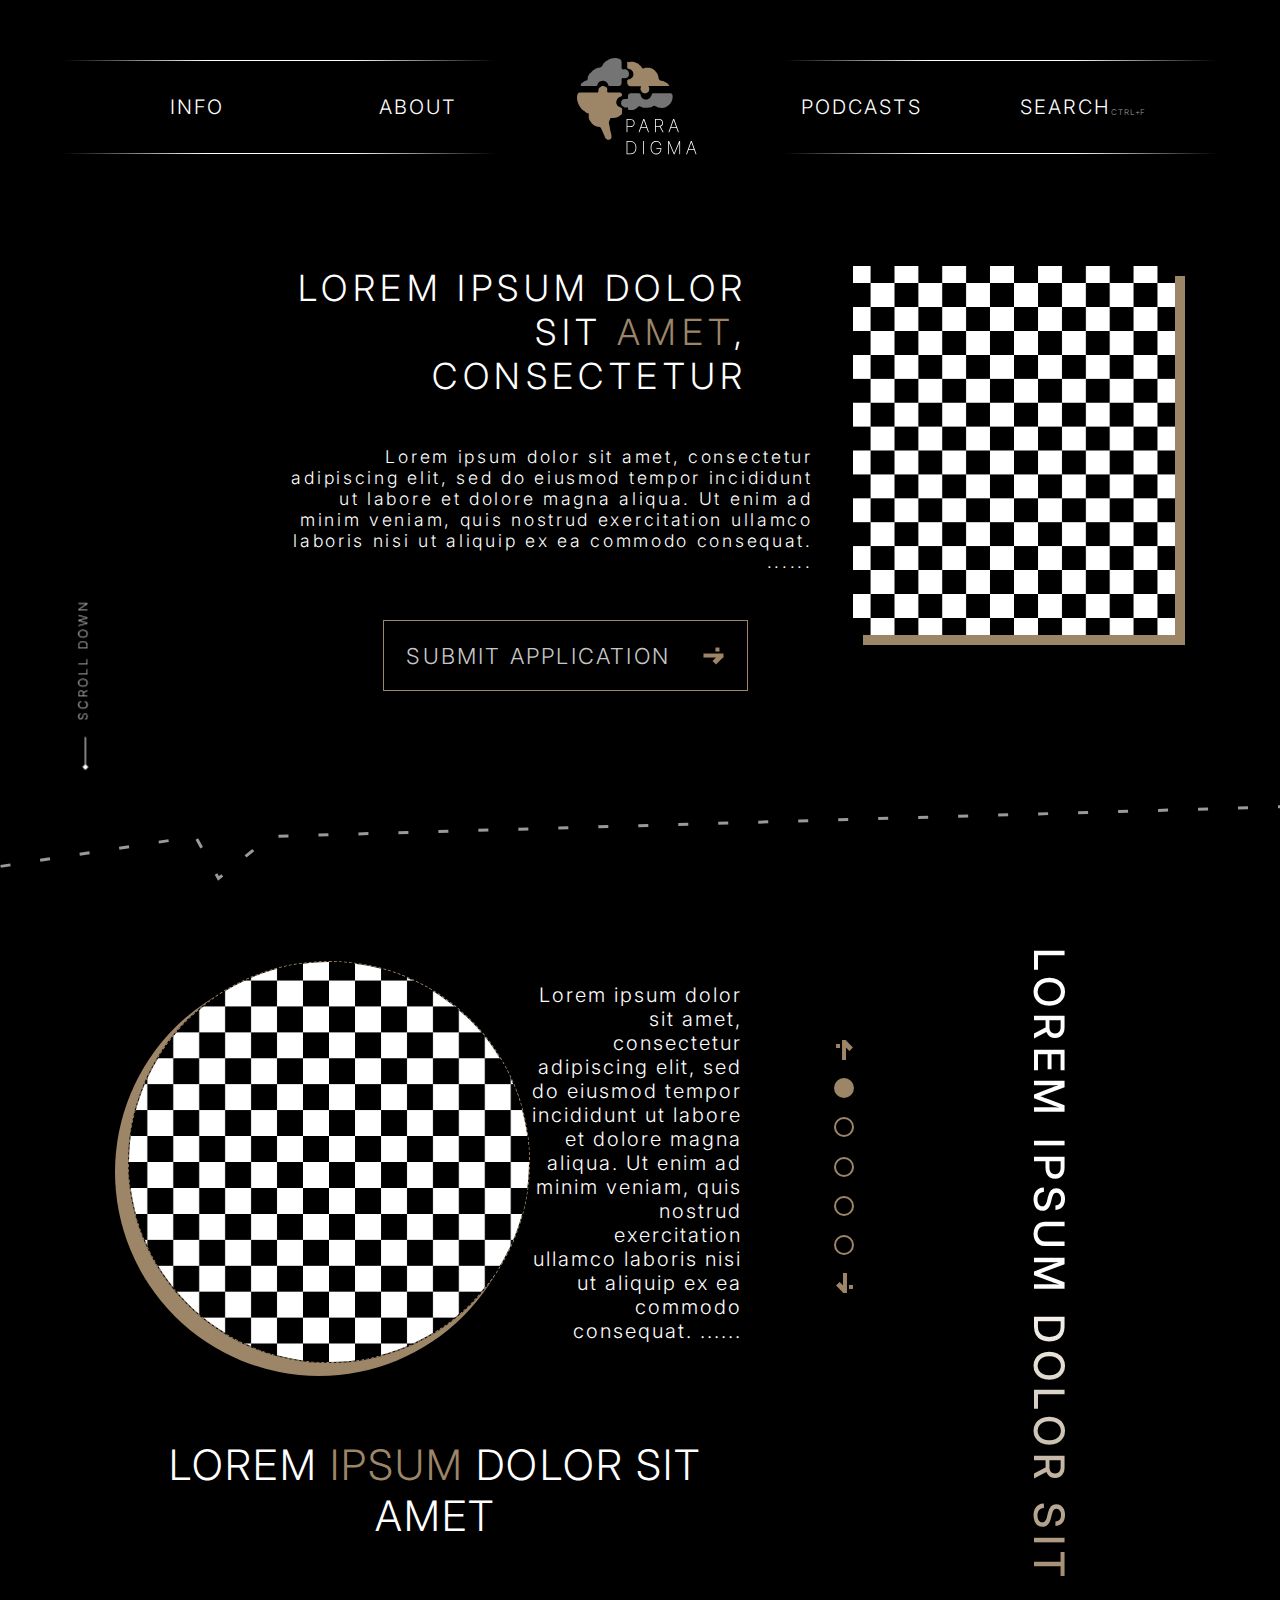
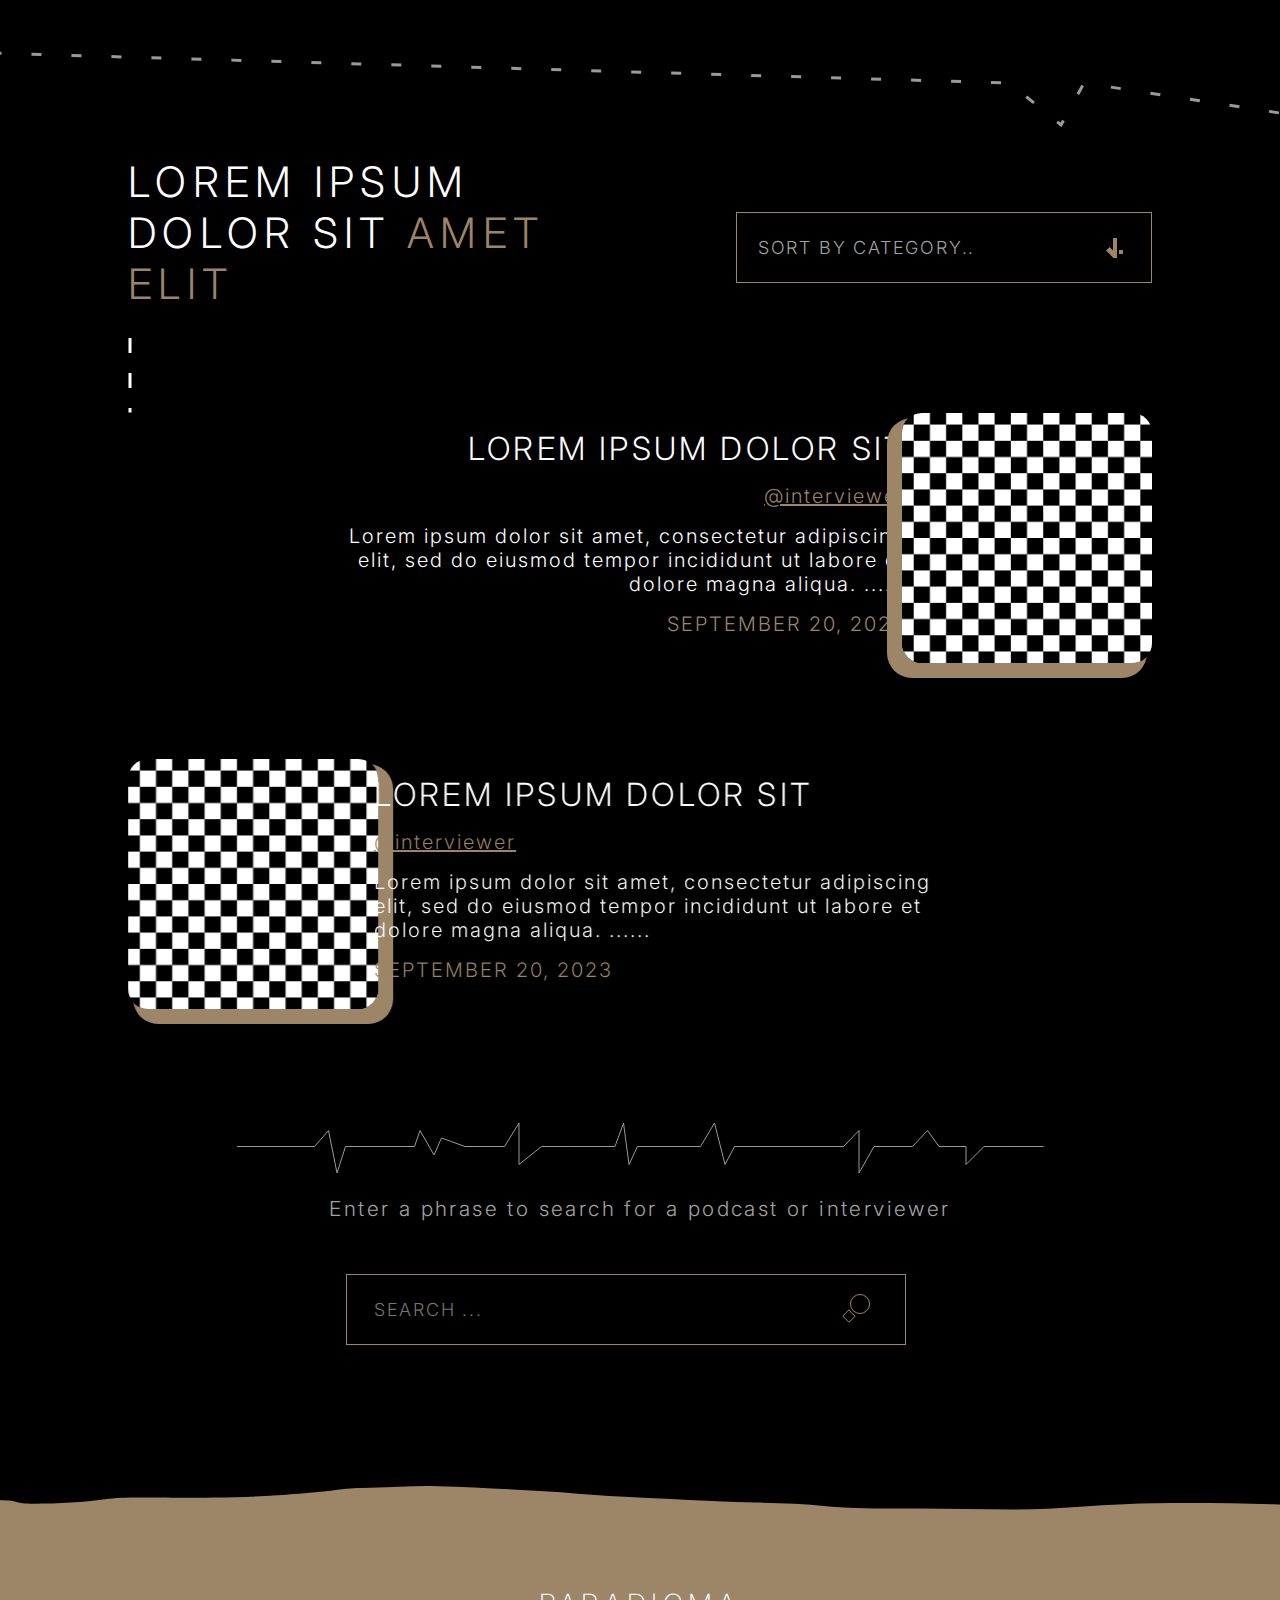
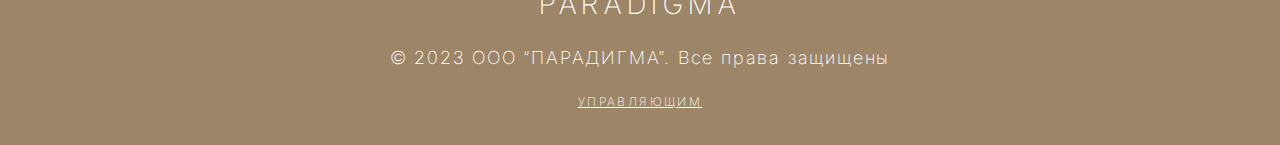
==== index.html @ cd3ada93 "[2] Creating Main Page Successfull" ====
<!-- PHP SCRIPTS INIT -->
<!-- <?
session_start();
require './app/database/dbConnect.php';
$PDO = new PDOConnect();
?> -->

<!DOCTYPE html>
<html lang="ru">

<head>
    <meta charset="UTF-8" />
    <meta name="viewport" content="width=device-width, initial-scale=1" />
    <title>PARADIGMA - Modern Podcasts Center</title>
    <!-- FAVICON.ICO -->
    <link rel="icon" href="./FAVICON.ico" type="image/x-icon">
    <!-- STYLES_CSS -->
    <link rel="stylesheet" href="./assets/css/style.css" />
</head>

<body>
    <!-- SECTION_HEADER -->
    <header>
        <nav>
            <ul>
                <li>info</li>
                <li>about</li>
                <li><img src="./assets/images/logoImage.svg" alt="logoImage"></li>
                <li>podcasts</li>
                <li>search<sub>CTRL+F</sub></li>
            </ul>
        </nav>
    </header>

    <!-- FIXED SCROLL_DOWN -->
    <div class="scroll_down">
        <img src="./assets/images/arrowScrollDown.svg" alt="scrollDown">
        <p>scroll down</p>
    </div>

    <!-- SECTION_INFO -->
    <article>
        <div class="info_left">
            <h1>Lorem ipsum dolor sit <span>amet</span>, consectetur</h1>
            <p>Lorem ipsum dolor sit amet, consectetur adipiscing elit, sed do eiusmod tempor incididunt ut labore et dolore magna aliqua. Ut enim ad minim veniam, quis nostrud exercitation ullamco laboris nisi ut aliquip ex ea commodo consequat.  ......</p>
            <button>Submit application <img src="./assets/images/arrowDecorate.svg" alt="arrowDecorate"></button>
        </div>
        <div class="info_right">
            <img src="./assets/images/imageClip.jpg" alt="image">
        </div>
    </article>

    <!-- SVG_FOR_BORDER_SECTION_ABOUT -->
    <svg xmlns="http://www.w3.org/2000/svg" width="1438" height="78" viewBox="0 0 1438 78" fill="none">
        <path d="M0.5 75.5L274.5 33.5L297.5 75.5L349 33.5L1437.5 1.5" 
        stroke="#9A9A9A" 
        stroke-width="3" 
        stroke-dasharray="10 30"/>
    </svg>

    <!-- SECTION_ABOUT -->
    <section class="about">
        <div class="about_first">
            <div>
                <img src="./assets/images/imageClip.jpg" alt="imageDeveloper">
                <p>Lorem ipsum dolor sit amet, consectetur adipiscing elit, sed do eiusmod tempor incididunt ut labore et dolore magna aliqua. Ut enim ad minim veniam, quis nostrud exercitation ullamco laboris nisi ut aliquip ex ea commodo consequat.  ......</p>
            </div>
            <div>
                <h1>Lorem <span>ipsum</span> dolor sit amet </h1>
            </div>
        </div>
        <div class="about_second">
            <div>
                <div><img src="./assets/images/arrowDecorate.svg" alt="arrowDecorate"></div>
                <div><span class="active"></span></div>
                <div><span></span></div>
                <div><span></span></div>
                <div><span></span></div>
                <div><span></span></div>
                <div><img src="./assets/images/arrowDecorate.svg" alt="arrowDecorate"></div>
            </div>
        </div>
        <div class="about_third">
            <h1>Lorem ipsum dolor sit </h1>
        </div>
    </section>

    <!-- SVG_FOR_BORDER_SECTION_ABOUT -->
    <svg xmlns="http://www.w3.org/2000/svg" width="1438" height="79" viewBox="0 0 1438 79" fill="none">
        <path d="M1437 76L1163 34L1140 76L1088.5 34L0 2" 
        stroke="#9A9A9A" 
        stroke-width="3" 
        stroke-dasharray="10 30"/>
    </svg>

    <!-- SECTION_PODCASTS -->
    <section class="podcasts">
        <div class="podcasts_heading">
            <div>
                <h1>Lorem ipsum dolor sit <span>amet elit</span></h1>
                <img src="./assets/images/lineDecorate.svg" alt="lineDecorate">
            </div>
            <div>
                <select id="categorySelect">
                    <option>sort by category..</option>
                    <option value="category_1">Категория 1</option>
                    <option value="category_2">Категория 2</option>
                    <option value="category_3">Категория 3</option>
                </select>
                <img src="./assets/images/arrowDecorate.svg" alt="arrowDecorate">
            </div>
        </div>
        <div class="podcasts_body">
            <div class="podcasts_body__item">
                <div>
                    <h2>Lorem ipsum dolor sit</h2>
                    <p>@interviewer</p>
                    <p>Lorem ipsum dolor sit amet, consectetur adipiscing elit, sed do eiusmod tempor incididunt ut labore et dolore magna aliqua.  ......</p>
                    <p>September 20, 2023 </p>
                </div>
                <div>
                    <img src="./assets/images/imageClip.jpg" alt="imagePodcast">
                </div>
            </div>
            <div class="podcasts_body__item reverse">
                <div>
                    <h2>Lorem ipsum dolor sit</h2>
                    <p>@interviewer</p>
                    <p>Lorem ipsum dolor sit amet, consectetur adipiscing elit, sed do eiusmod tempor incididunt ut labore et dolore magna aliqua.  ......</p>
                    <p>September 20, 2023 </p>
                </div>
                <div>
                    <img src="./assets/images/imageClip.jpg" alt="imagePodcast">
                </div>
            </div>
        </div>
    </section>

    <!-- VECTOR_DECORATE_SEARCH -->
    <svg xmlns="http://www.w3.org/2000/svg" width="807" height="54" viewBox="0 0 807 54" fill="none">
        <path d="M0 25.5H77.5L91.5 9.5L100 52L108.5 25.5H177.5L183 9.5L197 34L204.5 17L228 25.5H267.5L282 2V43.5L304.5 25.5H332.5H378L386.5 2L392 43.5L400.5 25.5H463.5L477.5 2L488 43.5L497.5 25.5H556H606.5L622 9.5V52L637 25.5H675.5L690.5 9.5L702 25.5H729V43.5L747 25.5H773.5H806.5" 
        stroke="#9A9A9A"/>
    </svg>

    <!-- SECTION_SEARCH -->
    <section class="search">
        <p>Enter a phrase to search for a podcast or interviewer</p>
        <search role="search">
            <input placeholder="SEARCH ..." type="search">
            <img src="./assets/images/iconSearch.svg" alt="iconSearch">
        </search>
    </section>

    <!-- SECTION_FOOTER -->
    <footer>
        <h2>paradigma</h2>
        <p>© 2023 ООО “ПАРАДИГМА”. Все права защищены</p>
        <p>управляющим</p>
    </footer>

    <!-- MAIN SCRIPTS.JS -->
    <script src="./assets/js/main.js"></script>
</body>

</html>
---- assets/css/style.css ----
/* CSS FONTS */
@import url('https://fonts.googleapis.com/css2?family=Inter:wght@200;300;500&display=swap');
/* @import STYLES_CSS */
@import './variables.css';
@import './scrollBar.css';
@import './modules/header.css';
@import './modules/articleInfo.css';
@import './modules/sectionAbout.css';
@import './modules/sectionPodcasts.css';
@import './modules/sectionSearch.css';
@import './modules/footer.css';

* {
    font-family: 'Inter', sans-serif;
    transition: all 0.2s ease-in-out;
}

span { color: var(--text-special); }

/* STYLES FOR BODY_CSS */

body {
    margin: 0;
    padding: 0;
    box-sizing: border-box;
    background-color: black;
    display: grid;
    grid-template-columns: 100vw;
    justify-items: center;
    color: var(--main-color);
    user-select: none;
    overflow-x: hidden;
}

/* STYLES FOR SCROLL_DOWN_CSS */

.scroll_down {
    position: fixed;
    top: 75vh;
    left: 0;
    display: inline-flex;
    column-gap: 1rem;
    text-align: right;
    font-size: 0.775rem;
    font-style: normal;
    font-weight: 200;
    line-height: normal;
    letter-spacing: 0.175rem;
    text-transform: uppercase;
    transform: rotate(-90deg);
}

.scroll_down p { margin: 0 0 5px 0; }
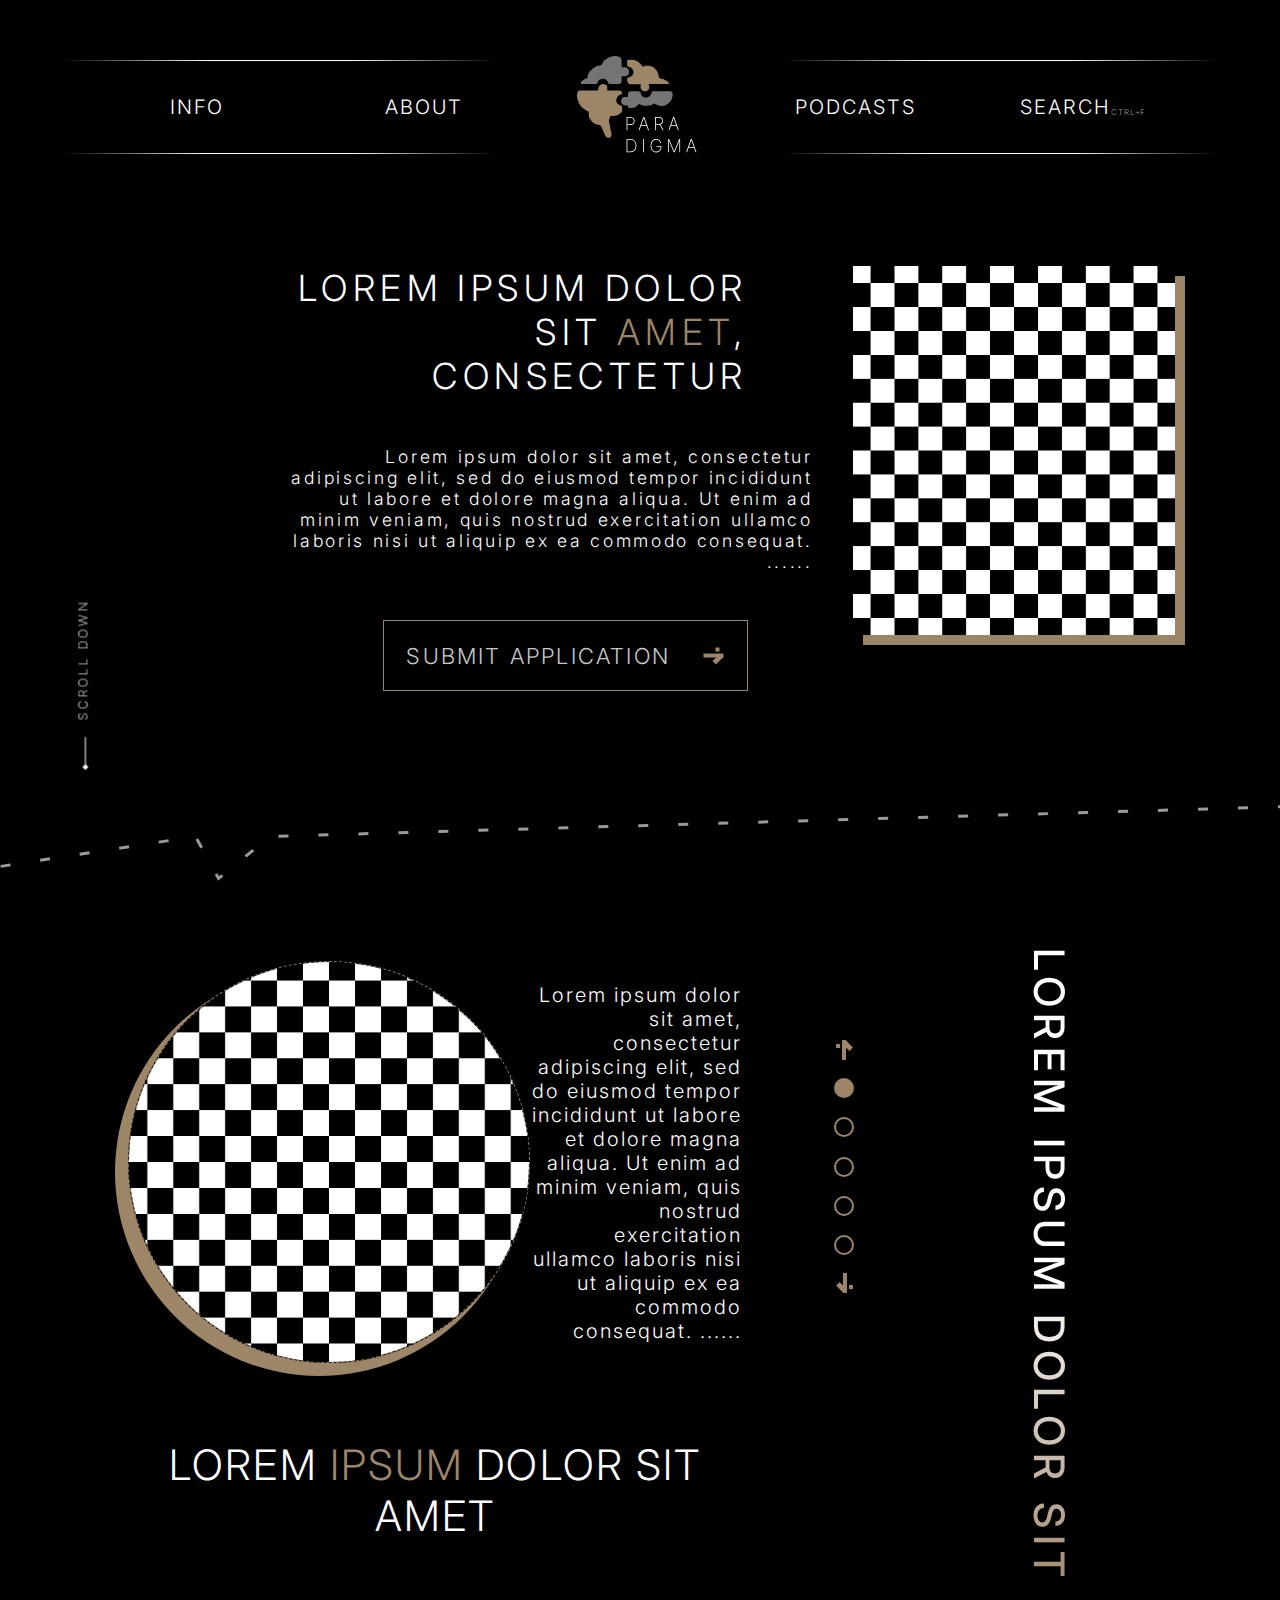
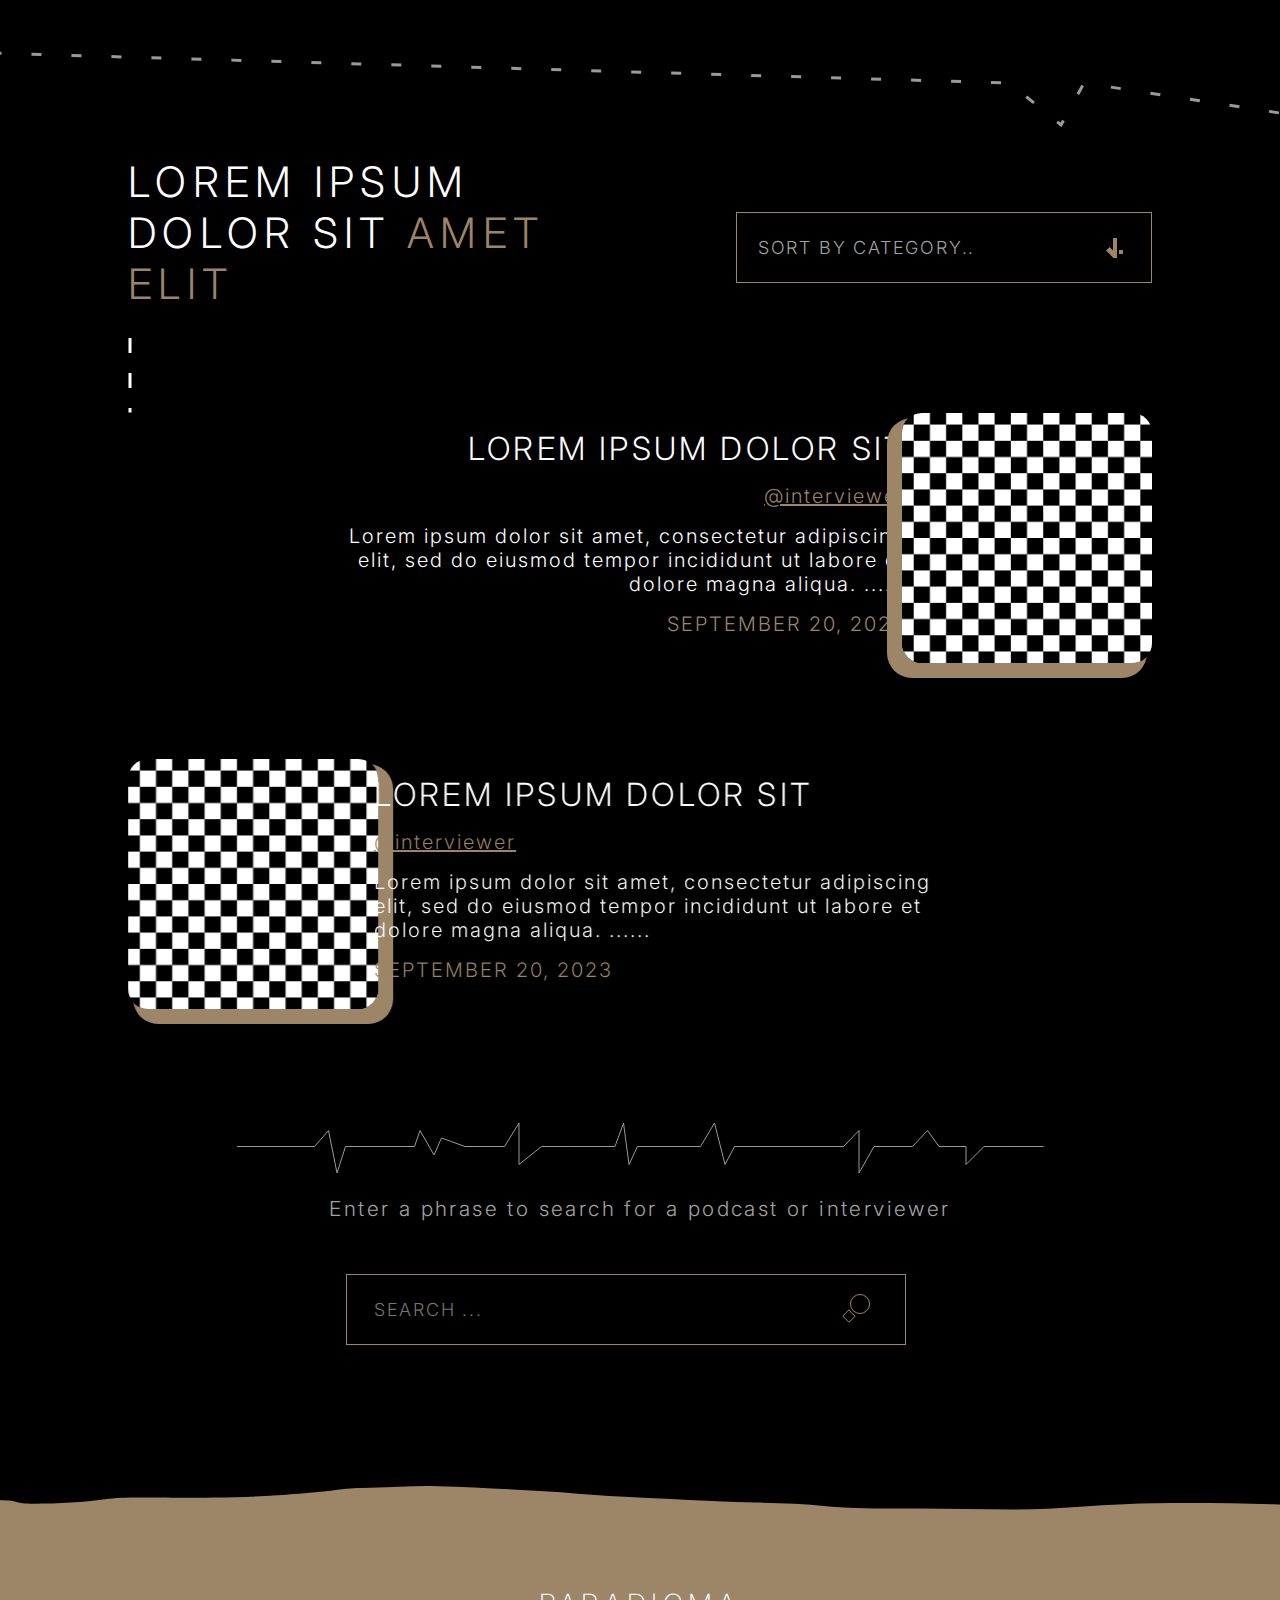
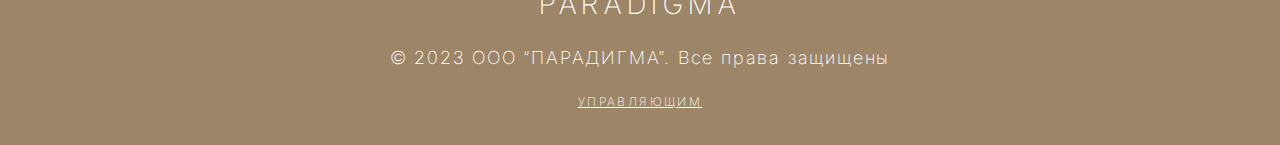
==== commit 1bbdd480: "[3] Creating full HTML+CSS+JS Successfull" ====
--- a/index.html
+++ b/index.html
@@ -23,11 +23,11 @@
     <header>
         <nav>
             <ul>
-                <li>info</li>
-                <li>about</li>
+                <li><a class="aElement" href="#section1">info</a></li>
+                <li><a class="aElement" href="#section2">about</a></li>
                 <li><img src="./assets/images/logoImage.svg" alt="logoImage"></li>
-                <li>podcasts</li>
-                <li>search<sub>CTRL+F</sub></li>
+                <li><a class="aElement" href="#section3">podcasts</a></li>
+                <li><a class="aElement" href="#section4">search<sub>CTRL+F</sub></a></li>
             </ul>
         </nav>
     </header>
@@ -39,11 +39,11 @@
     </div>
 
     <!-- SECTION_INFO -->
-    <article>
+    <article id="section1">
         <div class="info_left">
             <h1>Lorem ipsum dolor sit <span>amet</span>, consectetur</h1>
             <p>Lorem ipsum dolor sit amet, consectetur adipiscing elit, sed do eiusmod tempor incididunt ut labore et dolore magna aliqua. Ut enim ad minim veniam, quis nostrud exercitation ullamco laboris nisi ut aliquip ex ea commodo consequat.  ......</p>
-            <button>Submit application <img src="./assets/images/arrowDecorate.svg" alt="arrowDecorate"></button>
+            <button id="openModalForm">Submit application <img src="./assets/images/arrowDecorate.svg" alt="arrowDecorate"></button>
         </div>
         <div class="info_right">
             <img src="./assets/images/imageClip.jpg" alt="image">
@@ -59,8 +59,44 @@
     </svg>
 
     <!-- SECTION_ABOUT -->
-    <section class="about">
-        <div class="about_first">
+    <section id="section2" class="about">
+        <div class="about_first fade">
+            <div>
+                <img src="./assets/images/imageClip.jpg" alt="imageDeveloper">
+                <p>Lorem ipsum dolor sit amet, consectetur adipiscing elit, sed do eiusmod tempor incididunt ut labore et dolore magna aliqua. Ut enim ad minim veniam, quis nostrud exercitation ullamco laboris nisi ut aliquip ex ea commodo consequat.  ......</p>
+            </div>
+            <div>
+                <h1>Lorem <span>ipsum</span> dolor sit amet </h1>
+            </div>
+        </div>
+        <div class="about_first fade">
+            <div>
+                <img src="./assets/images/imageClip.jpg" alt="imageDeveloper">
+                <p>Lorem ipsum dolor sit amet, consectetur adipiscing elit, sed do eiusmod tempor incididunt ut labore et dolore magna aliqua. Ut enim ad minim veniam, quis nostrud exercitation ullamco laboris nisi ut aliquip ex ea commodo consequat.  ......</p>
+            </div>
+            <div>
+                <h1>Lorem <span>ipsum</span> dolor sit amet </h1>
+            </div>
+        </div>
+        <div class="about_first fade">
+            <div>
+                <img src="./assets/images/imageClip.jpg" alt="imageDeveloper">
+                <p>Lorem ipsum dolor sit amet, consectetur adipiscing elit, sed do eiusmod tempor incididunt ut labore et dolore magna aliqua. Ut enim ad minim veniam, quis nostrud exercitation ullamco laboris nisi ut aliquip ex ea commodo consequat.  ......</p>
+            </div>
+            <div>
+                <h1>Lorem <span>ipsum</span> dolor sit amet </h1>
+            </div>
+        </div>
+        <div class="about_first fade">
+            <div>
+                <img src="./assets/images/imageClip.jpg" alt="imageDeveloper">
+                <p>Lorem ipsum dolor sit amet, consectetur adipiscing elit, sed do eiusmod tempor incididunt ut labore et dolore magna aliqua. Ut enim ad minim veniam, quis nostrud exercitation ullamco laboris nisi ut aliquip ex ea commodo consequat.  ......</p>
+            </div>
+            <div>
+                <h1>Lorem <span>ipsum</span> dolor sit amet </h1>
+            </div>
+        </div>
+        <div class="about_first fade">
             <div>
                 <img src="./assets/images/imageClip.jpg" alt="imageDeveloper">
                 <p>Lorem ipsum dolor sit amet, consectetur adipiscing elit, sed do eiusmod tempor incididunt ut labore et dolore magna aliqua. Ut enim ad minim veniam, quis nostrud exercitation ullamco laboris nisi ut aliquip ex ea commodo consequat.  ......</p>
@@ -71,13 +107,13 @@
         </div>
         <div class="about_second">
             <div>
-                <div><img src="./assets/images/arrowDecorate.svg" alt="arrowDecorate"></div>
-                <div><span class="active"></span></div>
-                <div><span></span></div>
-                <div><span></span></div>
-                <div><span></span></div>
-                <div><span></span></div>
-                <div><img src="./assets/images/arrowDecorate.svg" alt="arrowDecorate"></div>
+                <div><img class="prevSlide" src="./assets/images/arrowDecorate.svg" alt="arrowDecorate"></div>
+                <div><span class="indicator"></span></div>
+                <div><span class="indicator"></span></div>
+                <div><span class="indicator"></span></div>
+                <div><span class="indicator"></span></div>
+                <div><span class="indicator"></span></div>
+                <div><img class="nextSlide" src="./assets/images/arrowDecorate.svg" alt="arrowDecorate"></div>
             </div>
         </div>
         <div class="about_third">
@@ -94,7 +130,7 @@
     </svg>
 
     <!-- SECTION_PODCASTS -->
-    <section class="podcasts">
+    <section id="section3" class="podcasts">
         <div class="podcasts_heading">
             <div>
                 <h1>Lorem ipsum dolor sit <span>amet elit</span></h1>
@@ -114,7 +150,7 @@
             <div class="podcasts_body__item">
                 <div>
                     <h2>Lorem ipsum dolor sit</h2>
-                    <p>@interviewer</p>
+                    <p class="openModalInfo">@interviewer</p>
                     <p>Lorem ipsum dolor sit amet, consectetur adipiscing elit, sed do eiusmod tempor incididunt ut labore et dolore magna aliqua.  ......</p>
                     <p>September 20, 2023 </p>
                 </div>
@@ -125,7 +161,7 @@
             <div class="podcasts_body__item reverse">
                 <div>
                     <h2>Lorem ipsum dolor sit</h2>
-                    <p>@interviewer</p>
+                    <p class="openModalInfo">@interviewer</p>
                     <p>Lorem ipsum dolor sit amet, consectetur adipiscing elit, sed do eiusmod tempor incididunt ut labore et dolore magna aliqua.  ......</p>
                     <p>September 20, 2023 </p>
                 </div>
@@ -143,7 +179,7 @@
     </svg>
 
     <!-- SECTION_SEARCH -->
-    <section class="search">
+    <section id="section4" class="search">
         <p>Enter a phrase to search for a podcast or interviewer</p>
         <search role="search">
             <input placeholder="SEARCH ..." type="search">
@@ -155,11 +191,60 @@
     <footer>
         <h2>paradigma</h2>
         <p>© 2023 ООО “ПАРАДИГМА”. Все права защищены</p>
-        <p>управляющим</p>
+        <p id="openModalAccess">управляющим</p>
     </footer>
 
-    <!-- MAIN SCRIPTS.JS -->
-    <script src="./assets/js/main.js"></script>
+    <!-- -------------------------------------------------->
+    <!--                     MODALS                      -->
+    <!-- -------------------------------------------------->
+    
+    <div id="modalBackground" class="modal_info__bg">
+
+        <div id="modalInfo" class="modal_info">
+            <img id="closeModalInfo" src="./assets/images/closeModalButton.svg" alt="closeModal">
+            <div>
+                <img src="./assets/images/imageClip.jpg" alt="imageInterviewer">
+                <h2>NAME SURNAME</h2>
+                <p>email123int@mail.ru</p>
+                <p>Country</p>
+            </div>
+        </div>
+
+        <div id="modalAccess" class="modal_access">
+            <img id="closeModalAccess" src="./assets/images/closeModalButton.svg" alt="closeModal">
+            <div>
+                <img src="./assets/images/logoAdminPanel.svg" alt="logoForAdminPanel">
+                <form action="#">
+                    <input placeholder="ACCESS PASSWORD" type="password">
+                    <button type="submit">get access <img src="./assets/images/arrowDecorate.svg" alt="arrowDecorate"></button>
+                </form>
+            </div>  
+        </div>
+
+        <div id="modalForm" class="modal_form">
+            <img id="closeModalForm" src="./assets/images/closeModalButton.svg" alt="closeModal">
+            <div>
+                <img src="./assets/images/logoImage.svg" alt="logoForAdminPanel">
+                <form action="#">
+                    <input required placeholder="YOUR NAME" type="text" name="name">
+                    <input required placeholder="YOUR SURNAME" type="text" name="surname">
+                    <input required placeholder="YOUR COUNTRY" type="text" name="country">
+                    <input required placeholder="YOUR EMAIL" type="email" name="email">
+                    <textarea required placeholder="TOPIC FOR DISCUSSION" name="description"></textarea>
+                    <button type="submit">submit <img src="./assets/images/arrowDecorate.svg" alt="arrowDecorate"></button>
+                    <div>
+                        <input required id="checkPolicy" type="checkbox">
+                        <label for="checkPolicy">You agree to the site's <a href="#!" target="_blank">privacy policy</a></label>
+                    </div>
+                </form>
+            </div>
+        </div>
+
+    </div>
+
+    <!-- MAIN SCRIPT.JS -->
+    <script type="module" src="./assets/js/main.js"></script>
+    <script type="module" src="./assets/js/modules/slideShow.js"></script>
 </body>
 
 </html>--- a/assets/css/style.css
+++ b/assets/css/style.css
@@ -1,8 +1,10 @@
 /* CSS FONTS */
 @import url('https://fonts.googleapis.com/css2?family=Inter:wght@200;300;500&display=swap');
+
 /* @import STYLES_CSS */
 @import './variables.css';
 @import './scrollBar.css';
+@import './keyframes.css';
 @import './modules/header.css';
 @import './modules/articleInfo.css';
 @import './modules/sectionAbout.css';
@@ -10,7 +12,15 @@
 @import './modules/sectionSearch.css';
 @import './modules/footer.css';
 
-* {
+/* @import STYLES_FOR_MODALS_CSS */
+@import './includes/modalInfo.css';
+@import './includes/modalForAccessAP.css';
+@import './includes/modalForFormApplication.css';
+
+/* GLOBAL STYLES */
+
+*,
+input[type=checkbox]:checked + label::before {
     font-family: 'Inter', sans-serif;
     transition: all 0.2s ease-in-out;
 }
